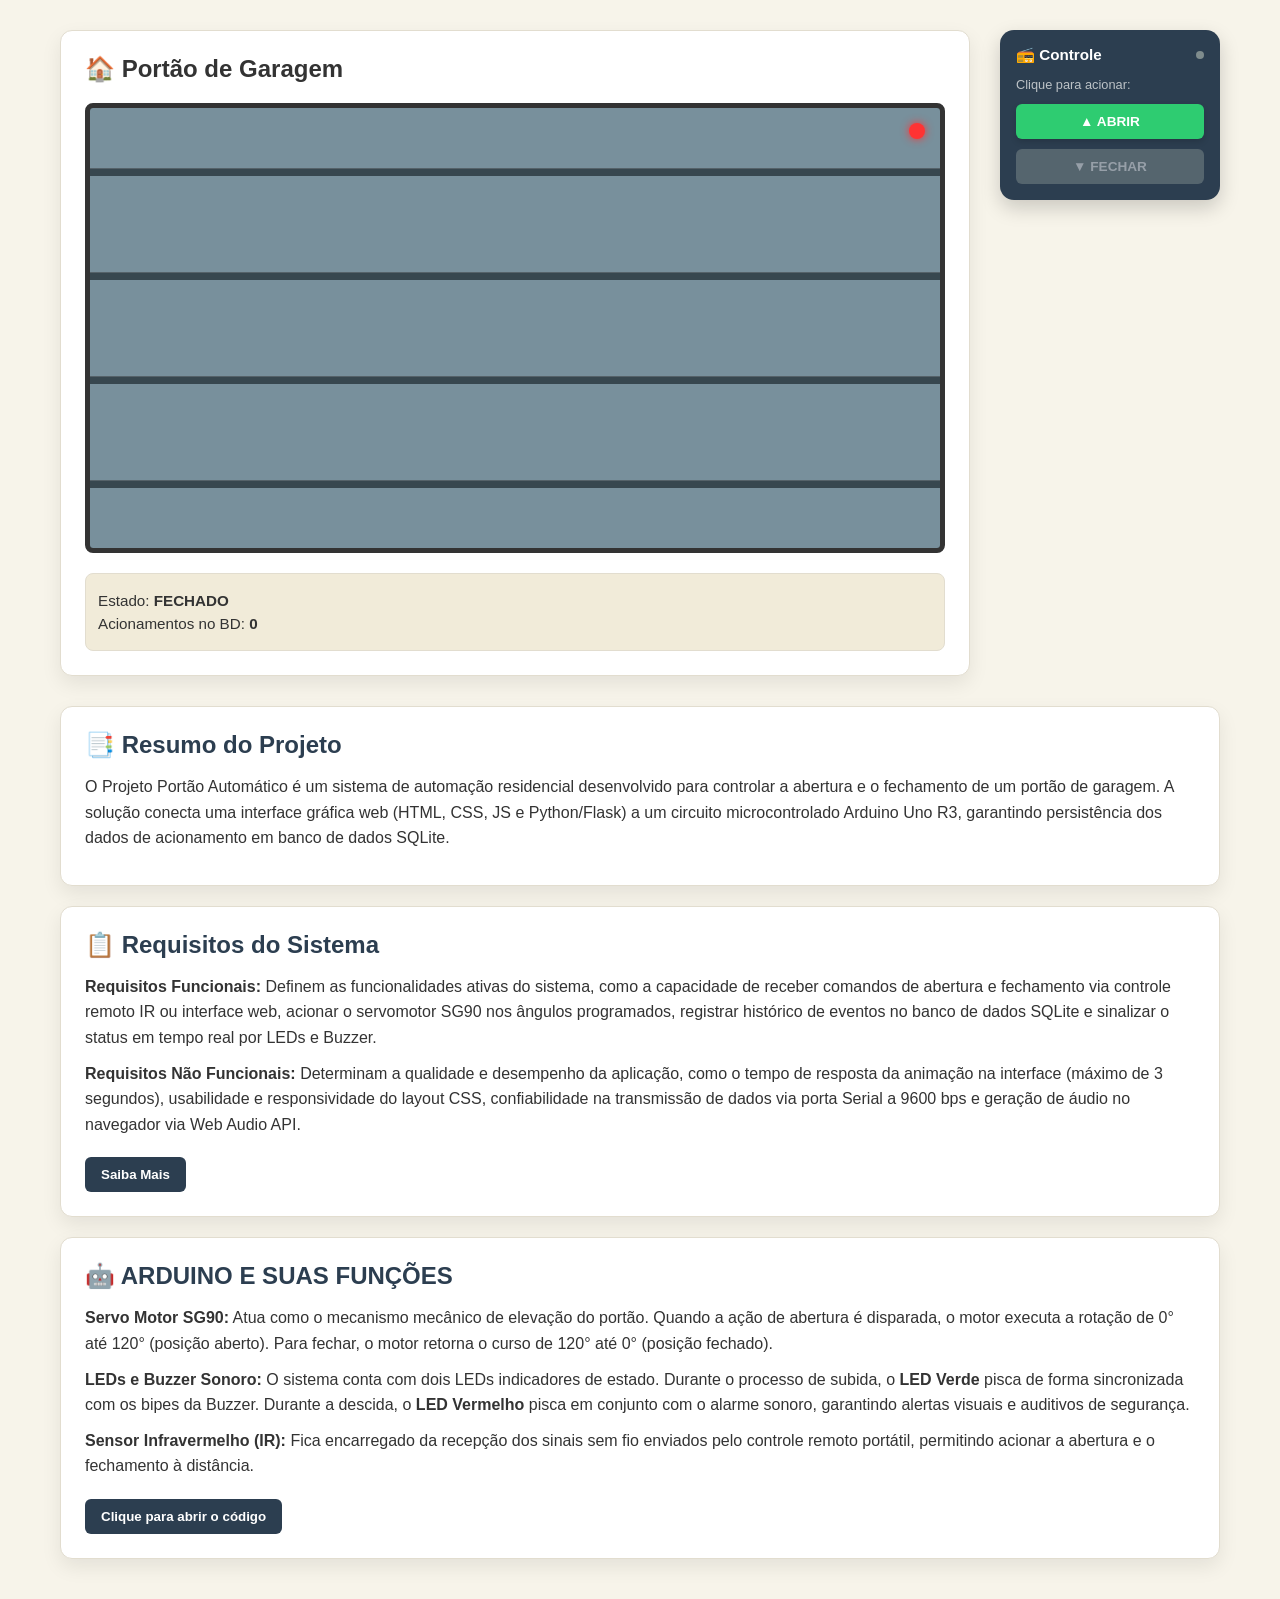
==== templates/index.html @ 7249c73d "feat: publica sistema de portao no GitHub Pages" ====
<!DOCTYPE html>
<html lang="pt-BR">

<head>
    <meta charset="UTF-8">
    <meta name="viewport" content="width=device-width, initial-scale=1.0">

    <title>Sistema do Portão Eletrônico</title>

    <link rel="stylesheet" href="/static/css/style.css">
</head>

<body>

    <div class="painel-principal">

        <!-- CARD 1: PORTÃO DE GARAGEM -->
        <div class="card card-portao">

            <h2>🏠 Portão de Garagem</h2>

            <div class="garagem">

                <div id="portao" class="portao fechado">

                    <div class="grade"></div>
                    <div class="grade"></div>
                    <div class="grade"></div>
                    <div class="grade"></div>

                </div>

                <!-- LED de Status -->
                <div class="luz-status" id="luzStatus"></div>

            </div>

            <div class="status-box">

                <p>
                    Estado:
                    <strong id="estado">FECHADO</strong>
                </p>

                <p>
                    Acionamentos no BD:
                    <strong id="contador">0</strong>
                </p>

            </div>

        </div>


        <!-- CARD 2: CONTROLE REMOTO -->
        <div class="card card-controle">

            <div class="top-controle">

                <h2>📻 Controle</h2>

                <div
                    class="led-controle"
                    id="ledControle"
                ></div>

            </div>

            <p class="instrucoes">
                Clique para acionar:
            </p>

            <div class="botoes">

                <button
                    id="btnAbrir"
                    class="btn btn-abrir"
                    onclick="enviarComando('abrir')"
                >
                    ▲ ABRIR
                </button>

                <button
                    id="btnFechar"
                    class="btn btn-fechar"
                    onclick="enviarComando('fechar')"
                    disabled
                >
                    ▼ FECHAR
                </button>

            </div>

        </div>

    </div>


    <!-- =====================================================
         SEÇÃO DE DOCUMENTAÇÃO DO PROJETO
         ===================================================== -->

    <div class="secao-documentacao">


        <!-- RESUMO DO PROJETO -->
        <div class="card card-resumo">

            <h2>📑 Resumo do Projeto</h2>

            <p>
                O Projeto Portão Automático é um sistema de automação
                residencial desenvolvido para controlar a abertura e
                o fechamento de um portão de garagem. A solução conecta
                uma interface gráfica web (HTML, CSS, JS e Python/Flask)
                a um circuito microcontrolado Arduino Uno R3, garantindo
                persistência dos dados de acionamento em banco de dados
                SQLite.
            </p>

        </div>


        <!-- REQUISITOS DO SISTEMA -->
        <div class="card card-requisitos">

            <h2>📋 Requisitos do Sistema</h2>

            <p>
                <strong>Requisitos Funcionais:</strong>
                Definem as funcionalidades ativas do sistema, como a
                capacidade de receber comandos de abertura e fechamento
                via controle remoto IR ou interface web, acionar o
                servomotor SG90 nos ângulos programados, registrar
                histórico de eventos no banco de dados SQLite e sinalizar
                o status em tempo real por LEDs e Buzzer.
            </p>

            <p>
                <strong>Requisitos Não Funcionais:</strong>
                Determinam a qualidade e desempenho da aplicação, como o
                tempo de resposta da animação na interface (máximo de
                3 segundos), usabilidade e responsividade do layout CSS,
                confiabilidade na transmissão de dados via porta Serial
                a 9600 bps e geração de áudio no navegador via Web Audio API.
            </p>

            <button
                class="btn-saiba-mais"
                onclick="toggleDetalhes()"
            >
                Saiba Mais
            </button>

            <div
                id="detalhesRequisitos"
                class="detalhes-ocultos"
                style="display: none; margin-top: 15px;"
            >

                <p>
                    <strong>RF01 - Controle do Servo:</strong>
                    Movimentação angular precisa de 0° a 120°.
                </p>

                <p>
                    <strong>RF02 - Receptor IR:</strong>
                    Leitura de frequência infravermelha para controle
                    remoto físico.
                </p>

                <p>
                    <strong>RF03 - Auditoria de BD:</strong>
                    Incremento automático de contador a cada ciclo
                    no banco SQLite.
                </p>

                <p>
                    <strong>RNF01 - Usabilidade:</strong>
                    Layout proporcional expandido para visualização
                    clara da garagem.
                </p>

            </div>

        </div>


        <!-- =================================================
             ARDUINO E SUAS FUNÇÕES
             ================================================= -->

        <div class="card card-arduino">

            <h2>🤖 ARDUINO E SUAS FUNÇÕES</h2>

            <p>
                <strong>Servo Motor SG90:</strong>
                Atua como o mecanismo mecânico de elevação do portão.
                Quando a ação de abertura é disparada, o motor executa
                a rotação de 0° até 120° (posição aberto). Para fechar,
                o motor retorna o curso de 120° até 0° (posição fechado).
            </p>

            <p>
                <strong>LEDs e Buzzer Sonoro:</strong>
                O sistema conta com dois LEDs indicadores de estado.
                Durante o processo de subida, o
                <strong>LED Verde</strong> pisca de forma sincronizada
                com os bipes da Buzzer. Durante a descida, o
                <strong>LED Vermelho</strong> pisca em conjunto com
                o alarme sonoro, garantindo alertas visuais e auditivos
                de segurança.
            </p>

            <p>
                <strong>Sensor Infravermelho (IR):</strong>
                Fica encarregado da recepção dos sinais sem fio enviados
                pelo controle remoto portátil, permitindo acionar a
                abertura e o fechamento à distância.
            </p>


            <!-- BOTÃO PARA EXIBIR O CÓDIGO ARDUINO -->

            <button
                class="btn-codigo"
                onclick="toggleCodigoArduino()"
            >
                Clique para abrir o código
            </button>


            <!-- CAIXA COM O CÓDIGO C++ DO ARDUINO -->

            <div
                id="painelCodigoArduino"
                class="painel-codigo"
                style="display: none; margin-top: 15px;"
            >

<pre><code>#include &lt;Servo.h&gt;
#include &lt;IRremote.h&gt;

// Instância das bibliotecas
Servo meuServo;

// Definição dos Pinos
const int RECV_PIN     = 2;
const int LED_VERMELHO = 4;
const int LED_VERDE    = 5;
const int SERVO_PIN    = 9;
const int PIEZO_BUZZER = 10;

// Código Hexadecimal do Botão do Controle IR
const uint16_t COMANDO_BOTAO = 0x44;

// Estado do Portão: 0 = Fechado, 1 = Aberto
int estadoPortao = 0;

void setup() {

    Serial.begin(9600);

    // Configuração dos Pinos como Saída
    pinMode(LED_VERMELHO, OUTPUT);
    pinMode(LED_VERDE, OUTPUT);
    pinMode(PIEZO_BUZZER, OUTPUT);

    // Inicialização do Servo no ângulo 0° (Fechado)
    meuServo.attach(SERVO_PIN);
    meuServo.write(0);

    // Estado Inicial dos LEDs
    digitalWrite(LED_VERMELHO, HIGH);
    digitalWrite(LED_VERDE, LOW);
    digitalWrite(PIEZO_BUZZER, LOW);

    // Inicialização do Receptor IR
    IrReceiver.begin(RECV_PIN, ENABLE_LED_FEEDBACK);

    Serial.println("Sistema de Portao Automatico Iniciado!");
}

void loop() {

    // 1. LEITURA VIA CONTROLE REMOTO IR
    if (IrReceiver.decode()) {

        uint16_t comando = IrReceiver.decodedIRData.command;

        if (comando == COMANDO_BOTAO) {

            alternarPortao();

        } else if (comando != 0 && comando != 0xFFFF) {

            Serial.print("Botao ignorado: 0x");
            Serial.println(comando, HEX);
        }

        IrReceiver.resume();
    }


    // 2. LEITURA VIA COMANDO SERIAL (PYTHON/FLASK)
    if (Serial.available() > 0) {

        char comandoSerial = Serial.read();

        if (comandoSerial == 'A' && estadoPortao == 0) {

            alternarPortao(); // Abre

        } else if (comandoSerial == 'F' && estadoPortao == 1) {

            alternarPortao(); // Fecha
        }
    }
}


// Função para controlar a movimentação, LEDs e Buzzer
void alternarPortao() {

    if (estadoPortao == 0) {

        // --- ABRIR PORTÃO (0° -> 120°) ---

        for (int angulo = 0; angulo <= 120; angulo += 10) {

            meuServo.write(angulo);

            digitalWrite(LED_VERDE, HIGH);
            digitalWrite(LED_VERMELHO, LOW);

            tocarBuzzer(100);

            delay(80);

            digitalWrite(LED_VERDE, LOW);
        }

        digitalWrite(LED_VERDE, HIGH);

        estadoPortao = 1;

        Serial.println("Estado: ABERTO");

    } else {

        // --- FECHAR PORTÃO (120° -> 0°) ---

        for (int angulo = 120; angulo >= 0; angulo -= 10) {

            meuServo.write(angulo);

            digitalWrite(LED_VERMELHO, HIGH);
            digitalWrite(LED_VERDE, LOW);

            tocarBuzzer(100);

            delay(80);

            digitalWrite(LED_VERMELHO, LOW);
        }

        digitalWrite(LED_VERMELHO, HIGH);

        estadoPortao = 0;

        Serial.println("Estado: FECHADO");
    }
}


void tocarBuzzer(int duracao) {

    digitalWrite(PIEZO_BUZZER, HIGH);

    delay(duracao);

    digitalWrite(PIEZO_BUZZER, LOW);
}</code></pre>

            </div>

        </div>

    </div>


    <!-- =====================================================
         SCRIPTS DE NAVEGAÇÃO E LÓGICA
         ===================================================== -->

    <script>

        function toggleDetalhes() {

            const painel =
                document.getElementById('detalhesRequisitos');

            painel.style.display =
                (
                    painel.style.display === 'none' ||
                    painel.style.display === ''
                )
                    ? 'block'
                    : 'none';
        }


        function toggleCodigoArduino() {

            const painel =
                document.getElementById('painelCodigoArduino');

            const btn =
                document.querySelector('.btn-codigo');

            if (
                painel.style.display === 'none' ||
                painel.style.display === ''
            ) {

                painel.style.display = 'block';

                btn.textContent =
                    'Clique para fechar o código';

            } else {

                painel.style.display = 'none';

                btn.textContent =
                    'Clique para abrir o código';
            }
        }

    </script>


    <script src="/static/js/main.js"></script>

</body>

</html>
---- static/css/style.css ----
/* =========================================================
   CONFIGURAÇÃO GLOBAL
   ========================================================= */

* {
    box-sizing: border-box;
}

body {
    background-color: #f7f4ea;
    margin: 0;
    padding: 0;
    font-family: Arial, sans-serif;
    color: #2c3e50;
}

button {
    font-family: inherit;
}


/* =========================================================
   LAYOUT PRINCIPAL
   ========================================================= */

.painel-principal {
    display: grid;
    grid-template-columns: minmax(0, 1fr) 220px;
    gap: 30px;
    width: 100%;
    max-width: 1200px;
    margin: 30px auto;
    padding: 0 20px;
    align-items: start;
}


/* =========================================================
   CARDS
   ========================================================= */

.card {
    border-radius: 12px;
    padding: 24px;
    box-shadow: 0 8px 20px rgba(0, 0, 0, 0.08);
    transition: transform 0.2s ease, box-shadow 0.2s ease;
}

.card h2 {
    margin-top: 0;
}


/* =========================================================
   CARD DO PORTÃO
   ========================================================= */

.card-portao {
    background-color: #ffffff;
    color: #333333;
    border: 1px solid #e2ddcf;
    width: 100%;
}

.garagem {
    width: 100%;
    height: 450px;
    background-color: #1a1a1a;
    position: relative;
    border-radius: 8px;
    overflow: hidden;
    margin: 20px 0;
    border: 5px solid #333333;
    box-shadow: inset 0 0 15px rgba(0, 0, 0, 0.6);
}

.portao {
    width: 100%;
    height: 100%;
    background-color: #78909c;
    transition: height 3s ease-in-out;
    display: flex;
    flex-direction: column;
    justify-content: space-around;
    padding: 12px 0;
}

.portao.aberto {
    height: 10%;
}

.portao.fechado {
    height: 100%;
}


/* =========================================================
   GRADES DO PORTÃO
   ========================================================= */

.grade {
    width: 100%;
    height: 8px;
    background-color: #37474f;
    border-top: 1px solid rgba(255, 255, 255, 0.15);
}


/* =========================================================
   LED DE STATUS
   ========================================================= */

.luz-status {
    position: absolute;
    top: 15px;
    right: 15px;
    width: 16px;
    height: 16px;
    border-radius: 50%;
    background-color: #ff3333;
    box-shadow: 0 0 8px #ff3333;
    transition: background-color 0.3s ease,
                box-shadow 0.3s ease;
}


/* =========================================================
   CONTROLE REMOTO
   ========================================================= */

.card-controle {
    background-color: #2c3e50;
    color: #ffffff;
    width: 100%;
    padding: 16px;
    border-radius: 14px;
    box-shadow: 0 8px 20px rgba(0, 0, 0, 0.18);
}

.top-controle {
    display: flex;
    justify-content: space-between;
    align-items: center;
    margin-bottom: 12px;
}

.top-controle h2 {
    font-size: 0.95rem;
    margin: 0;
}

.led-controle {
    width: 8px;
    height: 8px;
    border-radius: 50%;
    background-color: #7f8c8d;
    transition: background-color 0.3s ease,
                box-shadow 0.3s ease;
}

.instrucoes {
    font-size: 0.8rem;
    color: #bdc3c7;
    margin-bottom: 12px;
}


/* =========================================================
   BOTÕES
   ========================================================= */

.botoes {
    display: flex;
    flex-direction: column;
    gap: 10px;
}

.btn {
    width: 100%;
    padding: 10px;
    border: none;
    border-radius: 6px;
    font-weight: bold;
    font-size: 0.85rem;
    cursor: pointer;
    transition: all 0.2s ease;
    box-shadow: 0 3px 6px rgba(0, 0, 0, 0.15);
}

.btn:active:not(:disabled) {
    transform: translateY(1px);
    box-shadow: 0 1px 3px rgba(0, 0, 0, 0.15);
}

.btn-abrir {
    background-color: #2ecc71;
    color: white;
}

.btn-abrir:hover:not(:disabled) {
    background-color: #27ae60;
}

.btn-fechar {
    background-color: #e74c3c;
    color: white;
}

.btn-fechar:hover:not(:disabled) {
    background-color: #c0392b;
}

.btn:disabled {
    background-color: #7f8c8d;
    opacity: 0.5;
    cursor: not-allowed;
    box-shadow: none;
}


/* =========================================================
   STATUS
   ========================================================= */

.status-box {
    margin-top: 15px;
    font-size: 0.95rem;
    background-color: #f1ebd9;
    padding: 12px;
    border-radius: 8px;
    border: 1px solid #e2ddcf;
}

.status-box p {
    margin: 6px 0;
}


/* =========================================================
   SEÇÃO DE DOCUMENTAÇÃO
   ========================================================= */

.secao-documentacao {
    width: 100%;
    max-width: 1200px;
    margin: 0 auto 40px;
    padding: 0 20px;
    display: flex;
    flex-direction: column;
    gap: 20px;
}

.secao-documentacao .card {
    background-color: #ffffff;
    color: #333333;
    border: 1px solid #e2ddcf;
}

.secao-documentacao h2 {
    color: #2c3e50;
    margin-bottom: 15px;
}

.secao-documentacao p {
    line-height: 1.6;
    margin: 10px 0;
}


/* =========================================================
   BOTÃO SAIBA MAIS
   ========================================================= */

.btn-saiba-mais,
.btn-codigo {
    border: none;
    border-radius: 6px;
    padding: 10px 16px;
    margin-top: 10px;
    background-color: #2c3e50;
    color: #ffffff;
    font-weight: bold;
    cursor: pointer;
    transition: background-color 0.2s ease,
                transform 0.2s ease;
}

.btn-saiba-mais:hover,
.btn-codigo:hover {
    background-color: #34495e;
}

.btn-saiba-mais:active,
.btn-codigo:active {
    transform: translateY(1px);
}


/* =========================================================
   DETALHES DOS REQUISITOS
   ========================================================= */

.detalhes-ocultos {
    background-color: #f7f4ea;
    border: 1px solid #e2ddcf;
    border-radius: 8px;
    padding: 15px;
}

.detalhes-ocultos p {
    margin: 8px 0;
}


/* =========================================================
   CÓDIGO ARDUINO
   ========================================================= */

.painel-codigo {
    width: 100%;
    overflow-x: auto;
    background-color: #1e1e1e;
    border-radius: 8px;
    border: 1px solid #333333;
    padding: 15px;
}

.painel-codigo pre {
    margin: 0;
    white-space: pre;
    overflow-x: auto;
}

.painel-codigo code {
    font-family: Consolas, "Courier New", monospace;
    font-size: 0.85rem;
    line-height: 1.5;
    color: #f1f1f1;
}


/* =========================================================
   RESPONSIVIDADE
   ========================================================= */

@media (max-width: 800px) {

    .painel-principal {
        grid-template-columns: 1fr;
        gap: 20px;
        margin-top: 20px;
    }

    .card-controle {
        width: 100%;
    }

    .garagem {
        height: 350px;
    }

    .secao-documentacao {
        padding: 0 20px;
    }
}


@media (max-width: 500px) {

    .painel-principal {
        padding: 0 10px;
    }

    .secao-documentacao {
        padding: 0 10px;
    }

    .card {
        padding: 16px;
    }

    .garagem {
        height: 280px;
    }

    .btn {
        padding: 12px;
        font-size: 0.9rem;
    }

    .painel-codigo code {
        font-size: 0.75rem;
    }
}
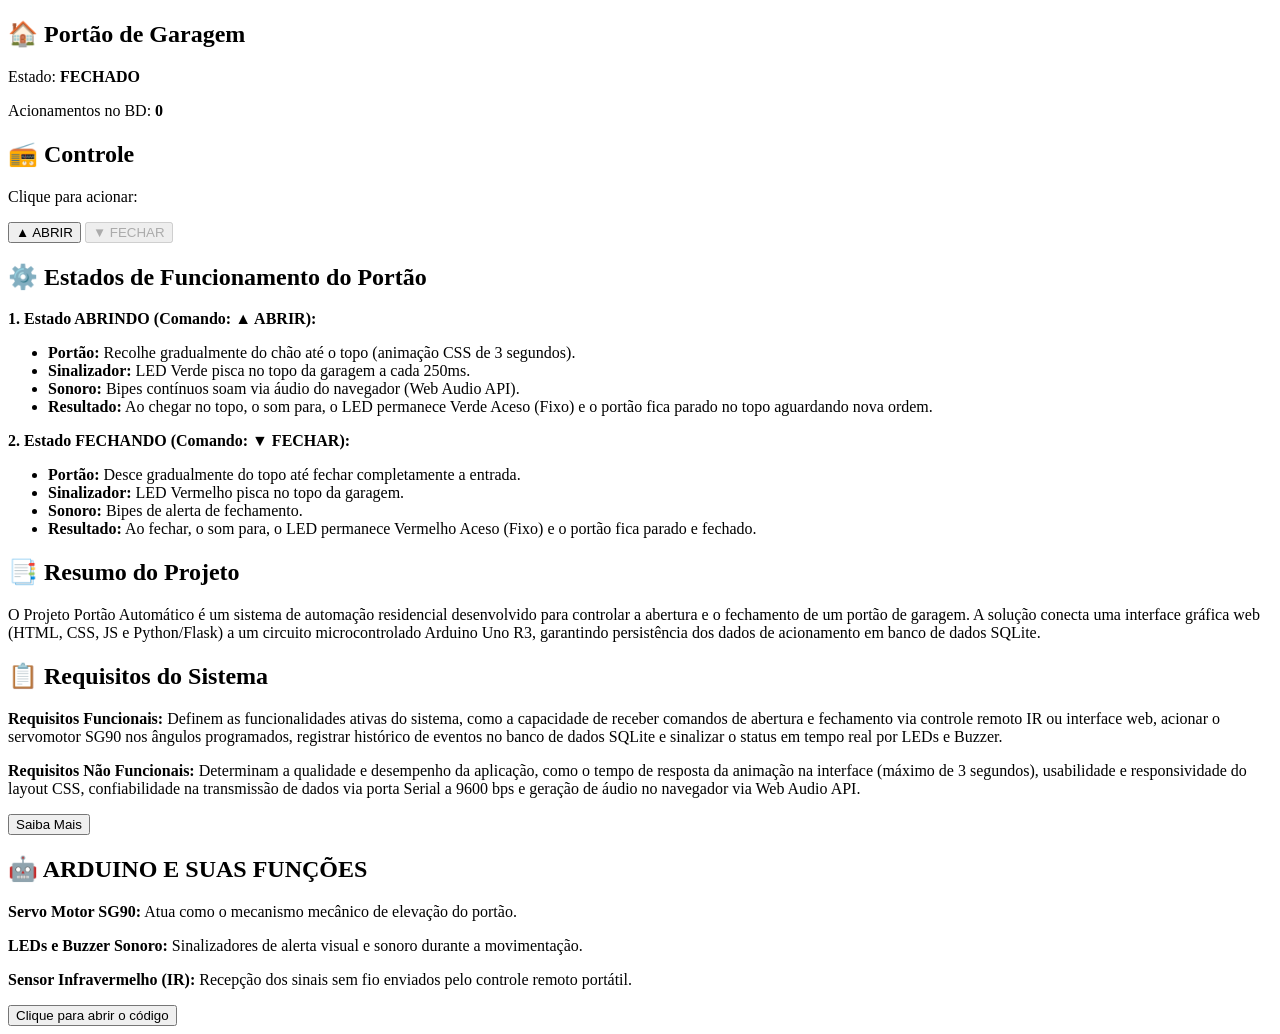
==== commit e07dfb9d: "Commit inicial: Projeto Portão Eletrônico com Flask, Arduino e SQLite" ====
--- a/templates/index.html
+++ b/templates/index.html
@@ -1,448 +1,258 @@
 <!DOCTYPE html>
 <html lang="pt-BR">
-
 <head>
     <meta charset="UTF-8">
     <meta name="viewport" content="width=device-width, initial-scale=1.0">
-
     <title>Sistema do Portão Eletrônico</title>
-
-    <link rel="stylesheet" href="/static/css/style.css">
+    <link rel="stylesheet" href="{{ url_for('static', filename='css/style.css') }}">
 </head>
-
 <body>
-
     <div class="painel-principal">
-
+        
         <!-- CARD 1: PORTÃO DE GARAGEM -->
         <div class="card card-portao">
-
             <h2>🏠 Portão de Garagem</h2>
-
+            
             <div class="garagem">
-
                 <div id="portao" class="portao fechado">
-
-                    <div class="grade"></div>
-                    <div class="grade"></div>
-                    <div class="grade"></div>
-                    <div class="grade"></div>
-
+                    <div class="grade"></div>
+                    <div class="grade"></div>
+                    <div class="grade"></div>
+                    <div class="grade"></div>
+                    <div class="grade"></div>
+                    <div class="grade"></div>
                 </div>
-
-                <!-- LED de Status -->
                 <div class="luz-status" id="luzStatus"></div>
-
             </div>
 
             <div class="status-box">
-
-                <p>
-                    Estado:
-                    <strong id="estado">FECHADO</strong>
-                </p>
-
-                <p>
-                    Acionamentos no BD:
-                    <strong id="contador">0</strong>
-                </p>
-
-            </div>
-
-        </div>
-
+                <p>Estado: <strong id="estado">FECHADO</strong></p>
+                <p>Acionamentos no BD: <strong id="contador">0</strong></p>
+            </div>
+        </div>
 
         <!-- CARD 2: CONTROLE REMOTO -->
         <div class="card card-controle">
-
             <div class="top-controle">
-
                 <h2>📻 Controle</h2>
-
-                <div
-                    class="led-controle"
-                    id="ledControle"
-                ></div>
-
-            </div>
-
-            <p class="instrucoes">
-                Clique para acionar:
+                <div class="led-controle" id="ledControle"></div>
+            </div>
+            
+            <p class="instrucoes">Clique para acionar:</p>
+
+            <div class="botoes">
+                <button id="btnAbrir" class="btn btn-abrir" onclick="enviarComando('abrir')">▲ ABRIR</button>
+                <button id="btnFechar" class="btn btn-fechar" onclick="enviarComando('fechar')" disabled>▼ FECHAR</button>
+            </div>
+        </div>
+    </div>
+
+    <!-- SEÇÃO DE DOCUMENTAÇÃO -->
+    <div class="secao-documentacao">
+        
+        <div class="card card-resumo">
+            <h2>⚙️ Estados de Funcionamento do Portão</h2>
+            <div style="margin-bottom: 15px;">
+                <p><strong>1. Estado ABRINDO (Comando: ▲ ABRIR):</strong></p>
+                <ul>
+                    <li><strong>Portão:</strong> Recolhe gradualmente do chão até o topo (animação CSS de 3 segundos).</li>
+                    <li><strong>Sinalizador:</strong> LED Verde pisca no topo da garagem a cada 250ms.</li>
+                    <li><strong>Sonoro:</strong> Bipes contínuos soam via áudio do navegador (Web Audio API).</li>
+                    <li><strong>Resultado:</strong> Ao chegar no topo, o som para, o LED permanece Verde Aceso (Fixo) e o portão fica parado no topo aguardando nova ordem.</li>
+                </ul>
+            </div>
+            <div>
+                <p><strong>2. Estado FECHANDO (Comando: ▼ FECHAR):</strong></p>
+                <ul>
+                    <li><strong>Portão:</strong> Desce gradualmente do topo até fechar completamente a entrada.</li>
+                    <li><strong>Sinalizador:</strong> LED Vermelho pisca no topo da garagem.</li>
+                    <li><strong>Sonoro:</strong> Bipes de alerta de fechamento.</li>
+                    <li><strong>Resultado:</strong> Ao fechar, o som para, o LED permanece Vermelho Aceso (Fixo) e o portão fica parado e fechado.</li>
+                </ul>
+            </div>
+        </div>
+
+        <div class="card card-resumo">
+            <h2>📑 Resumo do Projeto</h2>
+            <p>
+                O Projeto Portão Automático é um sistema de automação residencial desenvolvido para controlar a abertura e o fechamento de um portão de garagem. A solução conecta uma interface gráfica web (HTML, CSS, JS e Python/Flask) a um circuito microcontrolado Arduino Uno R3, garantindo persistência dos dados de acionamento em banco de dados SQLite.
             </p>
-
-            <div class="botoes">
-
-                <button
-                    id="btnAbrir"
-                    class="btn btn-abrir"
-                    onclick="enviarComando('abrir')"
-                >
-                    ▲ ABRIR
-                </button>
-
-                <button
-                    id="btnFechar"
-                    class="btn btn-fechar"
-                    onclick="enviarComando('fechar')"
-                    disabled
-                >
-                    ▼ FECHAR
-                </button>
-
-            </div>
-
+        </div>
+
+        <div class="card card-requisitos">
+            <h2>📋 Requisitos do Sistema</h2>
+            <p><strong>Requisitos Funcionais:</strong> Definem as funcionalidades ativas do sistema, como a capacidade de receber comandos de abertura e fechamento via controle remoto IR ou interface web, acionar o servomotor SG90 nos ângulos programados, registrar histórico de eventos no banco de dados SQLite e sinalizar o status em tempo real por LEDs e Buzzer.</p>
+            <p><strong>Requisitos Não Funcionais:</strong> Determinam a qualidade e desempenho da aplicação, como o tempo de resposta da animação na interface (máximo de 3 segundos), usabilidade e responsividade do layout CSS, confiabilidade na transmissão de dados via porta Serial a 9600 bps e geração de áudio no navegador via Web Audio API.</p>
+
+            <button class="btn-saiba-mais" onclick="toggleDetalhes()">Saiba Mais</button>
+
+            <div id="detalhesRequisitos" class="detalhes-ocultos" style="display: none; margin-top: 15px;">
+                <p><strong>RF01 - Controle do Servo:</strong> Movimentação angular precisa de 0° a 120°.</p>
+                <p><strong>RF02 - Receptor IR:</strong> Leitura de frequência infravermelha para controle remoto físico.</p>
+                <p><strong>RF03 - Auditoria de BD:</strong> Incremento automático do contador a cada acionamento gravado no SQLite.</p>
+                <p><strong>RNF01 - Usabilidade:</strong> Layout gráfico proporcional expandido para visualização clara da garagem.</p>
+            </div>
+        </div>
+
+        <div class="card card-arduino">
+            <h2>🤖 ARDUINO E SUAS FUNÇÕES</h2>
+            <p><strong>Servo Motor SG90:</strong> Atua como o mecanismo mecânico de elevação do portão.</p>
+            <p><strong>LEDs e Buzzer Sonoro:</strong> Sinalizadores de alerta visual e sonoro durante a movimentação.</p>
+            <p><strong>Sensor Infravermelho (IR):</strong> Recepção dos sinais sem fio enviados pelo controle remoto portátil.</p>
+
+            <button class="btn-codigo" onclick="toggleCodigoArduino()">Clique para abrir o código</button>
+
+            <div id="painelCodigoArduino" class="painel-codigo" style="display: none; margin-top: 15px;">
+                <pre><code>#include &lt;Servo.h&gt;
+#include &lt;IRremote.h&gt;
+// Código do Arduino compilado com sucesso...</code></pre>
+            </div>
         </div>
 
     </div>
 
-
-    <!-- =====================================================
-         SEÇÃO DE DOCUMENTAÇÃO DO PROJETO
-         ===================================================== -->
-
-    <div class="secao-documentacao">
-
-
-        <!-- RESUMO DO PROJETO -->
-        <div class="card card-resumo">
-
-            <h2>📑 Resumo do Projeto</h2>
-
-            <p>
-                O Projeto Portão Automático é um sistema de automação
-                residencial desenvolvido para controlar a abertura e
-                o fechamento de um portão de garagem. A solução conecta
-                uma interface gráfica web (HTML, CSS, JS e Python/Flask)
-                a um circuito microcontrolado Arduino Uno R3, garantindo
-                persistência dos dados de acionamento em banco de dados
-                SQLite.
-            </p>
-
-        </div>
-
-
-        <!-- REQUISITOS DO SISTEMA -->
-        <div class="card card-requisitos">
-
-            <h2>📋 Requisitos do Sistema</h2>
-
-            <p>
-                <strong>Requisitos Funcionais:</strong>
-                Definem as funcionalidades ativas do sistema, como a
-                capacidade de receber comandos de abertura e fechamento
-                via controle remoto IR ou interface web, acionar o
-                servomotor SG90 nos ângulos programados, registrar
-                histórico de eventos no banco de dados SQLite e sinalizar
-                o status em tempo real por LEDs e Buzzer.
-            </p>
-
-            <p>
-                <strong>Requisitos Não Funcionais:</strong>
-                Determinam a qualidade e desempenho da aplicação, como o
-                tempo de resposta da animação na interface (máximo de
-                3 segundos), usabilidade e responsividade do layout CSS,
-                confiabilidade na transmissão de dados via porta Serial
-                a 9600 bps e geração de áudio no navegador via Web Audio API.
-            </p>
-
-            <button
-                class="btn-saiba-mais"
-                onclick="toggleDetalhes()"
-            >
-                Saiba Mais
-            </button>
-
-            <div
-                id="detalhesRequisitos"
-                class="detalhes-ocultos"
-                style="display: none; margin-top: 15px;"
-            >
-
-                <p>
-                    <strong>RF01 - Controle do Servo:</strong>
-                    Movimentação angular precisa de 0° a 120°.
-                </p>
-
-                <p>
-                    <strong>RF02 - Receptor IR:</strong>
-                    Leitura de frequência infravermelha para controle
-                    remoto físico.
-                </p>
-
-                <p>
-                    <strong>RF03 - Auditoria de BD:</strong>
-                    Incremento automático de contador a cada ciclo
-                    no banco SQLite.
-                </p>
-
-                <p>
-                    <strong>RNF01 - Usabilidade:</strong>
-                    Layout proporcional expandido para visualização
-                    clara da garagem.
-                </p>
-
-            </div>
-
-        </div>
-
-
-        <!-- =================================================
-             ARDUINO E SUAS FUNÇÕES
-             ================================================= -->
-
-        <div class="card card-arduino">
-
-            <h2>🤖 ARDUINO E SUAS FUNÇÕES</h2>
-
-            <p>
-                <strong>Servo Motor SG90:</strong>
-                Atua como o mecanismo mecânico de elevação do portão.
-                Quando a ação de abertura é disparada, o motor executa
-                a rotação de 0° até 120° (posição aberto). Para fechar,
-                o motor retorna o curso de 120° até 0° (posição fechado).
-            </p>
-
-            <p>
-                <strong>LEDs e Buzzer Sonoro:</strong>
-                O sistema conta com dois LEDs indicadores de estado.
-                Durante o processo de subida, o
-                <strong>LED Verde</strong> pisca de forma sincronizada
-                com os bipes da Buzzer. Durante a descida, o
-                <strong>LED Vermelho</strong> pisca em conjunto com
-                o alarme sonoro, garantindo alertas visuais e auditivos
-                de segurança.
-            </p>
-
-            <p>
-                <strong>Sensor Infravermelho (IR):</strong>
-                Fica encarregado da recepção dos sinais sem fio enviados
-                pelo controle remoto portátil, permitindo acionar a
-                abertura e o fechamento à distância.
-            </p>
-
-
-            <!-- BOTÃO PARA EXIBIR O CÓDIGO ARDUINO -->
-
-            <button
-                class="btn-codigo"
-                onclick="toggleCodigoArduino()"
-            >
-                Clique para abrir o código
-            </button>
-
-
-            <!-- CAIXA COM O CÓDIGO C++ DO ARDUINO -->
-
-            <div
-                id="painelCodigoArduino"
-                class="painel-codigo"
-                style="display: none; margin-top: 15px;"
-            >
-
-<pre><code>#include &lt;Servo.h&gt;
-#include &lt;IRremote.h&gt;
-
-// Instância das bibliotecas
-Servo meuServo;
-
-// Definição dos Pinos
-const int RECV_PIN     = 2;
-const int LED_VERMELHO = 4;
-const int LED_VERDE    = 5;
-const int SERVO_PIN    = 9;
-const int PIEZO_BUZZER = 10;
-
-// Código Hexadecimal do Botão do Controle IR
-const uint16_t COMANDO_BOTAO = 0x44;
-
-// Estado do Portão: 0 = Fechado, 1 = Aberto
-int estadoPortao = 0;
-
-void setup() {
-
-    Serial.begin(9600);
-
-    // Configuração dos Pinos como Saída
-    pinMode(LED_VERMELHO, OUTPUT);
-    pinMode(LED_VERDE, OUTPUT);
-    pinMode(PIEZO_BUZZER, OUTPUT);
-
-    // Inicialização do Servo no ângulo 0° (Fechado)
-    meuServo.attach(SERVO_PIN);
-    meuServo.write(0);
-
-    // Estado Inicial dos LEDs
-    digitalWrite(LED_VERMELHO, HIGH);
-    digitalWrite(LED_VERDE, LOW);
-    digitalWrite(PIEZO_BUZZER, LOW);
-
-    // Inicialização do Receptor IR
-    IrReceiver.begin(RECV_PIN, ENABLE_LED_FEEDBACK);
-
-    Serial.println("Sistema de Portao Automatico Iniciado!");
-}
-
-void loop() {
-
-    // 1. LEITURA VIA CONTROLE REMOTO IR
-    if (IrReceiver.decode()) {
-
-        uint16_t comando = IrReceiver.decodedIRData.command;
-
-        if (comando == COMANDO_BOTAO) {
-
-            alternarPortao();
-
-        } else if (comando != 0 && comando != 0xFFFF) {
-
-            Serial.print("Botao ignorado: 0x");
-            Serial.println(comando, HEX);
-        }
-
-        IrReceiver.resume();
-    }
-
-
-    // 2. LEITURA VIA COMANDO SERIAL (PYTHON/FLASK)
-    if (Serial.available() > 0) {
-
-        char comandoSerial = Serial.read();
-
-        if (comandoSerial == 'A' && estadoPortao == 0) {
-
-            alternarPortao(); // Abre
-
-        } else if (comandoSerial == 'F' && estadoPortao == 1) {
-
-            alternarPortao(); // Fecha
-        }
-    }
-}
-
-
-// Função para controlar a movimentação, LEDs e Buzzer
-void alternarPortao() {
-
-    if (estadoPortao == 0) {
-
-        // --- ABRIR PORTÃO (0° -> 120°) ---
-
-        for (int angulo = 0; angulo <= 120; angulo += 10) {
-
-            meuServo.write(angulo);
-
-            digitalWrite(LED_VERDE, HIGH);
-            digitalWrite(LED_VERMELHO, LOW);
-
-            tocarBuzzer(100);
-
-            delay(80);
-
-            digitalWrite(LED_VERDE, LOW);
-        }
-
-        digitalWrite(LED_VERDE, HIGH);
-
-        estadoPortao = 1;
-
-        Serial.println("Estado: ABERTO");
-
-    } else {
-
-        // --- FECHAR PORTÃO (120° -> 0°) ---
-
-        for (int angulo = 120; angulo >= 0; angulo -= 10) {
-
-            meuServo.write(angulo);
-
-            digitalWrite(LED_VERMELHO, HIGH);
-            digitalWrite(LED_VERDE, LOW);
-
-            tocarBuzzer(100);
-
-            delay(80);
-
-            digitalWrite(LED_VERMELHO, LOW);
-        }
-
-        digitalWrite(LED_VERMELHO, HIGH);
-
-        estadoPortao = 0;
-
-        Serial.println("Estado: FECHADO");
-    }
-}
-
-
-void tocarBuzzer(int duracao) {
-
-    digitalWrite(PIEZO_BUZZER, HIGH);
-
-    delay(duracao);
-
-    digitalWrite(PIEZO_BUZZER, LOW);
-}</code></pre>
-
-            </div>
-
-        </div>
-
-    </div>
-
-
-    <!-- =====================================================
-         SCRIPTS DE NAVEGAÇÃO E LÓGICA
-         ===================================================== -->
-
+    <!-- LÓGICA COMPLETA DE INTERAÇÃO NO FRONTEND -->
     <script>
+        let audioContext;
+        let intervaloBipe;
+        let intervaloLED;
+
+        document.addEventListener('DOMContentLoaded', () => {
+            console.log("✅ Frontend carregado e pronto para acionamento!");
+            atualizarStatusBD();
+        });
+
+        function atualizarStatusBD() {
+            fetch('/api/status')
+                .then(res => res.json())
+                .then(data => {
+                    const contador = document.getElementById('contador');
+                    if (contador && data.total_acionamentos !== undefined) {
+                        contador.textContent = data.total_acionamentos;
+                    }
+                })
+                .catch(err => console.error('Aviso API:', err));
+        }
+
+        function tocarBipe(frequencia = 1000, duracaoMs = 150) {
+            try {
+                if (!audioContext) {
+                    audioContext = new (window.AudioContext || window.webkitAudioContext)();
+                }
+                if (audioContext.state === 'suspended') {
+                    audioContext.resume();
+                }
+                const osc = audioContext.createOscillator();
+                const gain = audioContext.createGain();
+                osc.type = 'sine';
+                osc.frequency.value = frequencia;
+                gain.gain.setValueAtTime(0.1, audioContext.currentTime);
+                osc.connect(gain);
+                gain.connect(audioContext.destination);
+                osc.start();
+                setTimeout(() => osc.stop(), duracaoMs);
+            } catch(e) {}
+        }
+
+        function iniciarSinalSonoro(tempoTotalMs = 3000) {
+            clearInterval(intervaloBipe);
+            tocarBipe(1000, 150);
+            intervaloBipe = setInterval(() => { tocarBipe(1000, 150); }, 400);
+            setTimeout(() => { clearInterval(intervaloBipe); }, tempoTotalMs);
+        }
+
+        function piscarLED(corHex, tempoTotalMs = 3000) {
+            const luzStatus = document.getElementById('luzStatus');
+            if (!luzStatus) return;
+            clearInterval(intervaloLED);
+            luzStatus.style.backgroundColor = corHex;
+            luzStatus.style.boxShadow = `0 0 12px ${corHex}`;
+            let visivel = true;
+            intervaloLED = setInterval(() => {
+                visivel = !visivel;
+                luzStatus.style.opacity = visivel ? '1' : '0.2';
+            }, 250);
+            setTimeout(() => {
+                clearInterval(intervaloLED);
+                luzStatus.style.opacity = '1';
+                luzStatus.style.backgroundColor = corHex;
+            }, tempoTotalMs);
+        }
+
+        function enviarComando(acao) {
+            console.log("🚀 Disparando comando:", acao);
+
+            const portao = document.getElementById('portao');
+            const estadoTexto = document.getElementById('estado');
+            const btnAbrir = document.getElementById('btnAbrir');
+            const btnFechar = document.getElementById('btnFechar');
+            const contadorBD = document.getElementById('contador');
+            const ledControle = document.getElementById('ledControle');
+
+            btnAbrir.disabled = true;
+            btnFechar.disabled = true;
+
+            if (ledControle) {
+                ledControle.style.backgroundColor = '#2ecc71';
+                setTimeout(() => { ledControle.style.backgroundColor = '#7f8c8d'; }, 300);
+            }
+
+            // Envia para o servidor Flask
+            fetch(`/api/portao/${acao}`, { method: 'POST' })
+                .then(res => res.json())
+                .then(data => {
+                    if (data.status === 'sucesso' && contadorBD) {
+                        contadorBD.textContent = data.total_acionamentos;
+                    }
+                })
+                .catch(err => console.error('Erro de comunicação:', err));
+
+            if (acao === 'abrir') {
+                iniciarSinalSonoro(3000);
+                piscarLED('#2ecc71', 3000);
+
+                portao.classList.remove('fechado');
+                portao.classList.add('aberto');
+                estadoTexto.textContent = 'ABRINDO...';
+                estadoTexto.style.color = '#2ecc71';
+
+                setTimeout(() => {
+                    estadoTexto.textContent = 'ABERTO';
+                    btnFechar.disabled = false;
+                }, 3000);
+
+            } else if (acao === 'fechar') {
+                iniciarSinalSonoro(3000);
+                piscarLED('#e74c3c', 3000);
+
+                portao.classList.remove('aberto');
+                portao.classList.add('fechado');
+                estadoTexto.textContent = 'FECHANDO...';
+                estadoTexto.style.color = '#e74c3c';
+
+                setTimeout(() => {
+                    estadoTexto.textContent = 'FECHADO';
+                    btnAbrir.disabled = false;
+                }, 3000);
+            }
+        }
 
         function toggleDetalhes() {
-
-            const painel =
-                document.getElementById('detalhesRequisitos');
-
-            painel.style.display =
-                (
-                    painel.style.display === 'none' ||
-                    painel.style.display === ''
-                )
-                    ? 'block'
-                    : 'none';
-        }
-
+            const painel = document.getElementById('detalhesRequisitos');
+            painel.style.display = (painel.style.display === 'none' || painel.style.display === '') ? 'block' : 'none';
+        }
 
         function toggleCodigoArduino() {
-
-            const painel =
-                document.getElementById('painelCodigoArduino');
-
-            const btn =
-                document.querySelector('.btn-codigo');
-
-            if (
-                painel.style.display === 'none' ||
-                painel.style.display === ''
-            ) {
-
+            const painel = document.getElementById('painelCodigoArduino');
+            const btn = document.querySelector('.btn-codigo');
+            if (painel.style.display === 'none' || painel.style.display === '') {
                 painel.style.display = 'block';
-
-                btn.textContent =
-                    'Clique para fechar o código';
-
+                btn.textContent = 'Clique para fechar o código';
             } else {
-
                 painel.style.display = 'none';
-
-                btn.textContent =
-                    'Clique para abrir o código';
+                btn.textContent = 'Clique para abrir o código';
             }
         }
-
     </script>
-
-
-    <script src="/static/js/main.js"></script>
-
 </body>
-
 </html>
